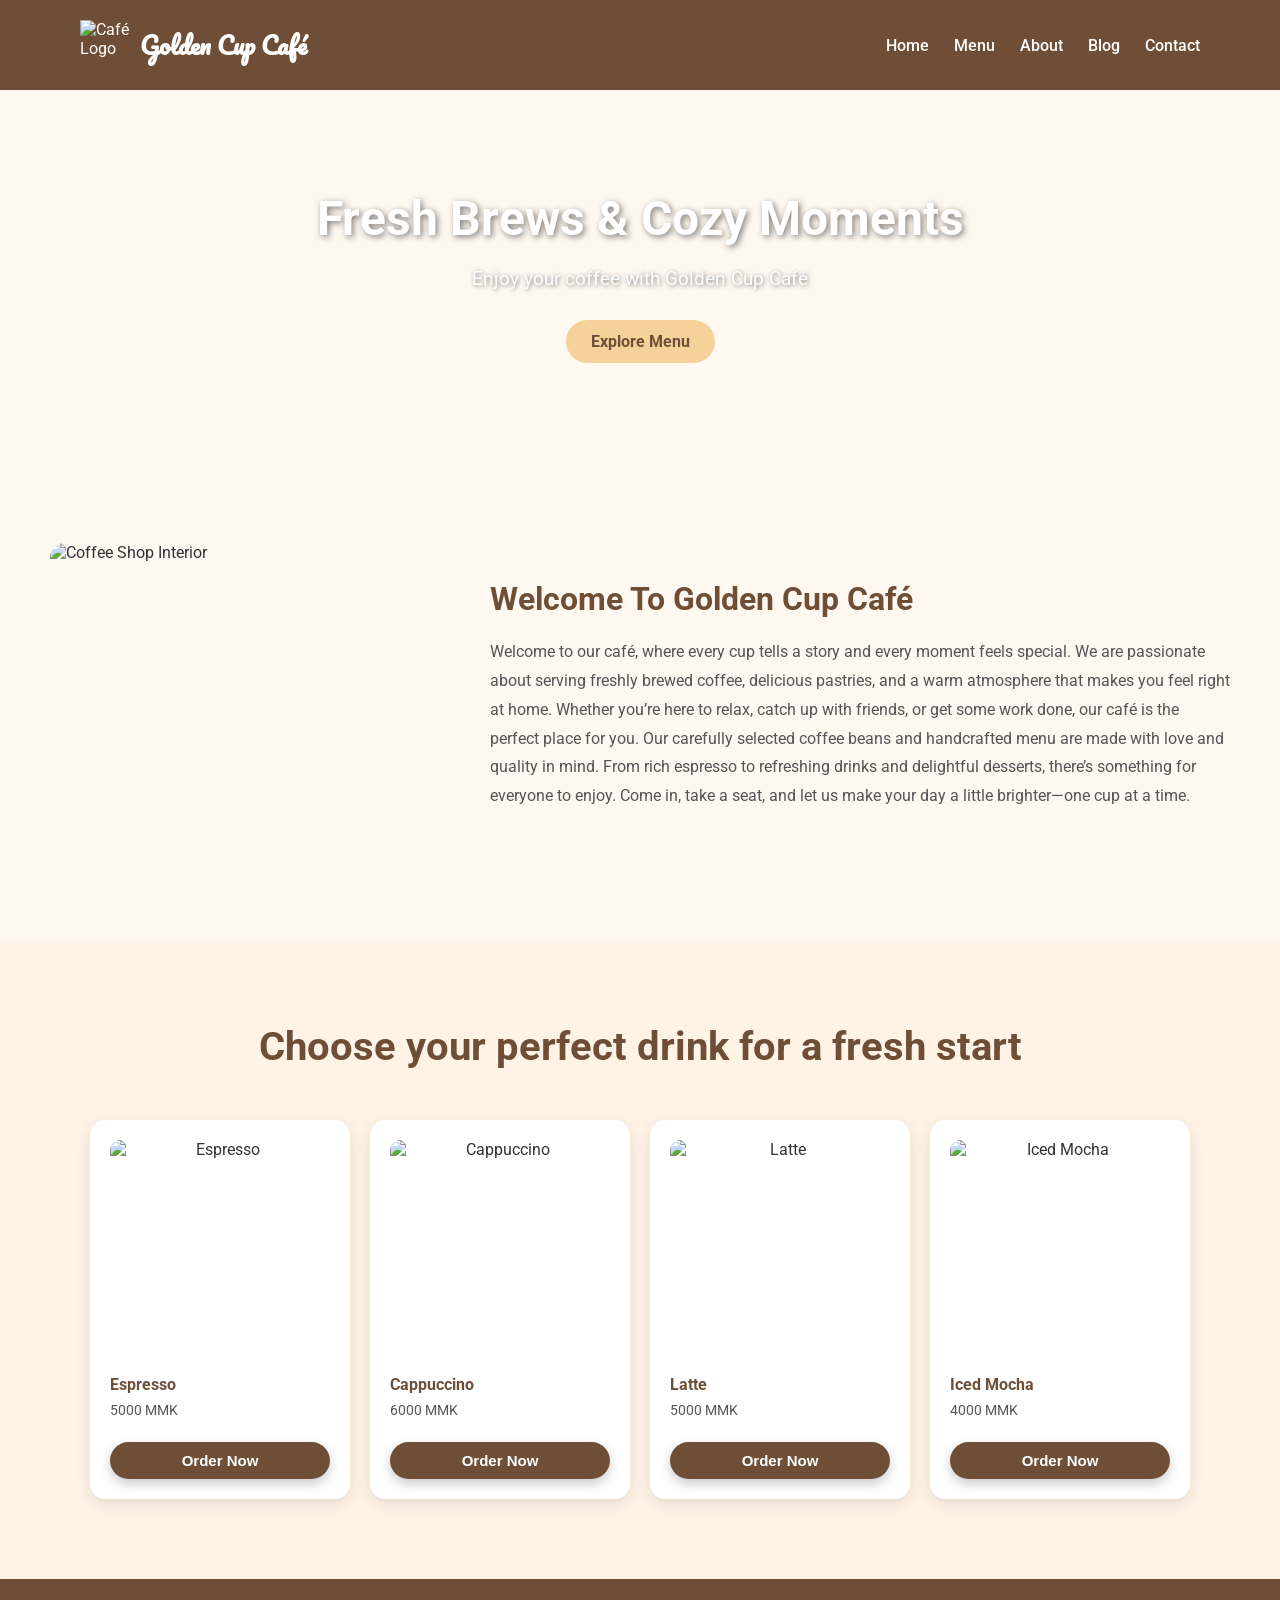
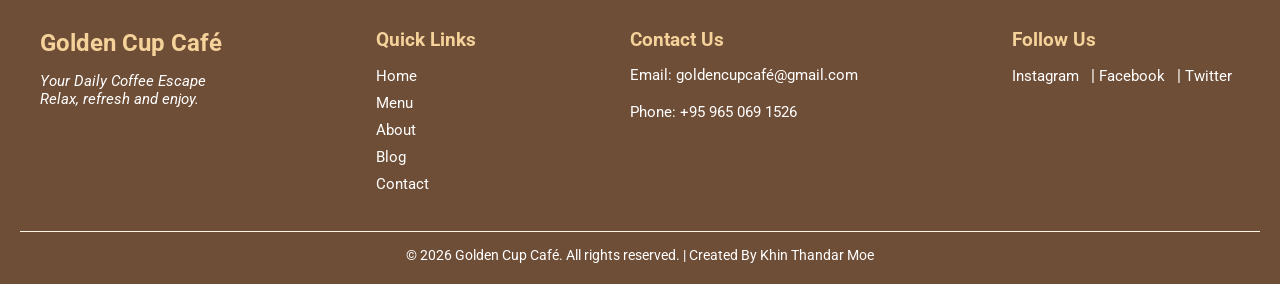
==== index.html @ 2a4a6fba "Add files via upload" ====
<!DOCTYPE html>
<html lang="en">
<head>
  <meta charset="UTF-8">
  <meta name="viewport">
  <meta name="description" content="Enjoy the best coffee, tea, and fresh desserts at Golden Cup Café in Dawei. A cozy place to relax with friends. Visit us today!">
  <title>Golden Cup Café</title>
  <link rel="icon" href="Images/COFFEE_SHOP_LOGO.png">
  <link href="https://fonts.googleapis.com/css2?family=Roboto:wght@400;700&family=Pacifico&display=swap" rel="stylesheet">
  <link rel="stylesheet" href="style.css">
</head>

<body>
  <!-- HEADER -->
  <header>
    <div class="logo">
      <img src="Images/COFFEE_SHOP_LOGO.png" alt="Café Logo" class="logoimg"><h1>Golden Cup Café</h1>
    </div>
    <nav>
      <ul>
        <li><a href="index.html">Home</a></li>
        <li><a href="menu.html">Menu</a></li>
        <li><a href="about.html">About</a></li>
        <li><a href="blog.html">Blog</a></li>
        <li><a href="contact.html">Contact</a></li>
      </ul>
    </nav>
  </header>

  <!-- HERO -->
  <section class="hero">
    <h2>Fresh Brews & Cozy Moments</h2>
    <p>Enjoy your coffee with Golden Cup Café</p>
    <a href="menu.html">Explore Menu</a>
  </section>

  <!-- ABOUT -->
  <section class="about">
    <img src="Images/Welcome Café.jpg" alt="Coffee Shop Interior">
    <div class="about-text">
      <h3>Welcome To Golden Cup Café</h3>
      <p>Welcome to our café, where every cup tells a story and every moment feels special. We are passionate about serving freshly brewed coffee, delicious pastries, and a warm atmosphere that makes you feel right at home. Whether you’re here to relax, catch up with friends, or get some work done, our café is the perfect place for you.

      Our carefully selected coffee beans and handcrafted menu are made with love and quality in mind. From rich espresso to refreshing drinks and delightful desserts, there’s something for everyone to enjoy.

      Come in, take a seat, and let us make your day a little brighter—one cup at a time.</p>
    </div>
  </section>

  <!-- MENU -->
  <section class="menu">
    <h3>Choose your perfect drink for a fresh start</h3>
    <div class="menu-items">
      <div class="menu-item">
        <img src="Images/Coffee/Espresso.jpg" alt="Espresso">
        <h4>Espresso</h4>
        <p>5000 MMK</p>
        <a href="orderform.html"><button class="order-btn">Order Now</button></a>
      </div>
      
      <div class="menu-item">
        <img src="Images/Coffee/Cappuccino.jpg" alt="Cappuccino">
        <h4>Cappuccino</h4>
        <p>6000 MMK</p>
        <a href="orderform.html"><button class="order-btn">Order Now</button></a>
      </div>

      <div class="menu-item">
        <img src="Images/Coffee/Latte.jpg" alt="Latte">
        <h4>Latte</h4>
        <p>5000 MMK</p>
        <a href="orderform.html"><button class="order-btn">Order Now</button></a>
      </div>

      <div class="menu-item">
        <img src="Images/Coffee/Iced Mocha.jpg" alt="Iced Mocha">
        <h4>Iced Mocha</h4>
        <p>4000 MMK</p>
        <a href="orderform.html"><button class="order-btn">Order Now</button></a>
      </div>
    </div>
  </section>

  <!-- FOOTER -->
    <footer>
  <div class="footer-container">
    <div class="footer-brand">
      <h2>Golden Cup Café</h2>
      <p> <i>Your Daily Coffee Escape<br>
           Relax, refresh and enjoy.</i></p>
    </div>

    <!-- Quick Links -->
    <div class="footer-links">
      <h3>Quick Links</h3>
      <ul>
        <li><a href="index.html">Home</a></li>
        <li><a href="menu.html">Menu</a></li>
        <li><a href="about.html">About</a></li>
        <li><a href="blog.html">Blog</a></li>
        <li><a href="contact.html">Contact</a></li>
      </ul>
    </div>

    <!-- Contact Info -->
    <div class="footer-contact">
      <h3>Contact Us</h3>
      <p>Email: <a href="mailto:goldencupcafé@gmail.com">goldencupcafé@gmail.com</a></p>
      <br>
      <p>Phone: <a href="tel:+959650691526">+95 965 069 1526</a></p>
    </div>

    <!-- Social Media -->
    <div class="footer-social">
      <h3>Follow Us</h3>
      <a href="https://www.instagram.com" target="_blank">Instagram</a> |
      <a href="https://www.facebook.com" target="_blank">Facebook</a> |
      <a href="https://www.twitter.com" target="_blank">Twitter</a>
    </div>
  </div>

  <div class="footer-bottom">
    <p>&copy; 2026 Golden Cup Café. All rights reserved. | Created By Khin Thandar Moe</p>
  </div>
  </footer>

</body>
</html>
---- style.css ----
* {
      margin: 0;
      padding: 0;
      box-sizing: border-box;
      font-family: 'Roboto', sans-serif;
    }

    body {
      background-color: #fff8f0;
      color: #333;
    }

    /* HEADER / NAVBAR */

    header {
      display: flex;
      justify-content: space-between;
      align-items: center;
      padding: 20px 80px;
      background-color: #6f4e37;
      color: #fff;
      position: sticky;
      top: 0;
      z-index: 1000;
    }

    header h1 {
      font-family: 'Pacifico', cursive;
      font-size: 2rem;
    }

    .logo{
      display: flex;          
      align-items: center;    
      gap: 10px;
    }

    .logoimg{
      width: 50px;            
      height: 50px;
      object-fit: cover; 
    }

    .logo h1{
      font-size: 24px;
      margin: 0;
    }

    a {
      text-decoration: none;
      color: inherit;
    }

    img {
      max-width: 100%;
      display: block;
    }

    nav ul {
      display: flex;
      list-style: none;
      gap: 25px;
    }

    nav ul li a {
      color: #fff;
      font-weight: 500;
      transition: color 0.3s;
    }

    nav ul li a:hover {
      color: #f4d29a;
    }

    /* HERO SECTION */

    .hero {
      display: flex;
      justify-content: center;
      align-items: center;
      flex-direction: column;
      text-align: center;
      padding: 100px 20px;
      background: url(Images/Barista\ Faz\ Café\ Em\ Uma\ Máquina\ De\ Café\,\ Café\,\ Máquina\,\ Expresso\ Imagem\ de\ plano\ de\ fundo\ para\ download\ gratuito.jpg) center/cover no-repeat;
      color: #fff;
    }

    .hero h2 {
      font-size: 3rem;
      margin-bottom: 20px;
      text-shadow: 2px 2px 6px rgba(0,0,0,0.5);
    }

    .hero p {
      font-size: 1.2rem;
      margin-bottom: 30px;
      text-shadow: 1px 1px 4px rgba(0,0,0,0.5);
    }

    .hero a {
      background-color: #f4d29a;
      color: #6f4e37;
      padding: 12px 25px;
      border-radius: 30px;
      font-weight: bold;
      transition: background 0.3s;
    }

    .hero a:hover {
      background-color: #e6c28a;
    }

    /* ABOUT SECTION */

    .about {
      display: flex;
      flex-wrap: wrap;
      align-items: center;
      padding: 80px 50px;
      gap: 40px;
    }

    .about img {
     max-width: 100%;     
     width: 400px;        
     height: 320px;
     object-fit: cover;
     border-radius: 15px;
    }

    .about-text {
      flex: 1 1 400px;
    }

    .about-text h3 {
      font-size: 2rem;
      margin-bottom: 20px;
      color: #6f4e37;
    }

    .about-text p {
      line-height: 1.8;
      font-size: 1rem;
      color: #555;
    }

    /* MENU SECTION */

    .menu {
      padding: 80px 50px;
      background-color: #fff3e6;
      text-align: center;
    }

    .menu h3 {
      font-size: 2.5rem;
      margin-bottom: 50px;
      color: #6f4e37;
    }

    .menu-items {
      display: flex;
      flex-wrap: wrap;
      gap: 20px;
      justify-content: center;
    }
    .menu-item {
      background-color: #fff;
      padding: 20px;
      border-radius: 15px;
      width: 260px;
      box-shadow: 0 5px 15px rgba(0,0,0,0.1);
      transition: transform 0.3s;
      display: flex;
      flex-direction: column;
      justify-content: space-between;
      
    }
    .menu-item:hover {
      transform: translateY(-5px);
    }
    .menu-item img {
      border-radius: 10px;
      margin-bottom: 15px;
      width: 100%;
      height: 220px;
      object-fit: cover;
    }
    .menu-item h4 {
      color: #6f4e37;
      margin-bottom: 8px;
      text-align: left;
    }
    .menu-item p {
      font-size: 0.9rem;
      color: #555;
      margin-bottom: 8px;
      text-align: left;
      
    }
    .menu-item span {
      font-weight: bold;
      color: #6f4e37;
    }

    .page-title {
      text-align: center;
      padding: 80px 20px 40px;
      color: #6f4e37;
    }
    .page-title h2 {
      font-size: 3rem;
    }

    .page-title p{
      margin-top: 10px;
      font-size: 1.2rem;
      color: #555;
    }

    /* MENU PAGE */

    .menu-section {
      padding: 50px 80px;
    }
    .menu-category {
      margin-bottom: 60px;
    }
    .menu-category h3 {
      font-size: 2rem;
      color: #6f4e37;
      margin-bottom: 25px;
      border-bottom: 2px solid #f4d29a;
      display: inline-block;
      padding-bottom: 5px;
    }

    
    .order-btn {
  background: #6f4e37; 
  border: none;
  border-radius: 20px; 
  padding: 10px 20px;
  font-size: 15px;
  font-weight: 600;
  font-family: 'Segoe UI', sans-serif;
  color: #fff;
  cursor: pointer;
  box-shadow: 0 5px 12px rgba(0,0,0,0.2); 
  transition: all 0.3s ease;
  margin-top: 15px;
  width: 100%;
  text-align: center;
}

.order-btn:hover {
  transform: translateY(-4px);
  box-shadow: 0 8px 20px rgba(0,0,0,0.3);
  background: #6f4e37; 
}

/* ABOUT PAGE */

    .about-section {
      display: flex;
      flex-wrap: wrap;
      align-items: center;
      padding: 80px 50px;
      gap: 40px;
    }

    .about-section img {
      flex: 1 1 400px;
      width: 650px;
      border-radius: 15px;
    }

    .about-text {
      flex: 1 1 400px;
    }

    .about-text h3 {
      font-size: 2rem;
      margin-bottom: 20px;
      color: #6f4e37;
    }

    .about-text p {
      line-height: 1.8;
      font-size: 1rem;
      color: #555;
      margin-bottom: 15px;
    }

    .purpose {
      padding: 80px 50px;
      background-color: #fff3e6;
      text-align: center;
    }

    .purpose h3 {
      font-size: 2rem;
      color: #6f4e37;
      margin-bottom: 20px;
    }

    .purpose p {
      font-size: 1rem;
      color: #555;
      max-width: 700px;
      margin: 0 auto;
      line-height: 1.8;
    }

    /* BLOG PAGE */

    .blog-section {
      padding: 50px 80px;
      display: flex;
      flex-wrap: wrap;
      gap: 30px;
      justify-content: center;
    }

    .blog-post {
      background-color: #fff;
      border-radius: 15px;
      width: 500px;
      box-shadow: 0 5px 15px rgba(0,0,0,0.1);
      overflow: hidden;
      transition: transform 0.3s;
    }

    .blog-post:hover {
      transform: translateY(-5px);
    }

    .blog-post img {
      width: 100%;
      height: 200px;
      object-fit: cover;
    }

    .blog-content {
      padding: 20px;
    }

    .blog-content h3 {
      font-size: 1.5rem;
      color: #6f4e37;
      margin-bottom: 10px;
    }

    .blog-content p {
      font-size: 0.95rem;
      color: #555;
      line-height: 1.6;
      margin-bottom: 15px;
    }

    .blog-content a {
      color: #6f4e37;
      font-weight: bold;
      transition: color 0.3s;
    }

    .blog-content a:hover {
      color: #f4d29a;
    }

/* CONTACT PAGE */

    .contact-section {
      display: flex;
      flex-wrap: wrap;
      justify-content: space-between;
      padding: 50px 80px;
      gap: 40px;
      justify-content: center;
    }

    .contact-form {
      flex: 1 1 300px;
      background-color: #fff;
      padding: 20px;
      border-radius: 15px;
      box-shadow: 0 5px 15px rgba(0,0,0,0.1);
      max-width: 600px;
    }

    .contact-form h3 {
      font-size: 2rem;
      color: #6f4e37;
      margin-bottom: 20px;
    }

    .contact-form form {
      display: flex;
      flex-direction: column;
    }

    .contact-form input,
    .contact-form textarea {
      padding: 12px 15px;
      margin-bottom: 20px;
      border: 1px solid #ddd;
      border-radius: 8px;
      font-size: 1rem;
      resize: none;
    }

    .contact-form button {
      background-color: #6f4e37;
      color: #fff;
      padding: 12px 20px;
      border: none;
      border-radius: 30px;
      font-size: 1rem;
      font-weight: bold;
      cursor: pointer;
      transition: background 0.3s;
    }

    .contact-form button:hover {
      background-color: #55372a;
    }

    .map {
      margin-top: 40px;
      text-align: center;
    }

    .map iframe {
      width: 100%;
      height: 400px;
      border: none;
      border-radius: 15px;
    }

    /* ORDER FORM PAGE */

.order-container {
  max-width: 420px;
  margin: 40px auto;
  background: #ffffff;
  padding: 25px 30px;
  border-radius: 20px;
  box-shadow: 0 10px 25px rgba(0,0,0,0.1);
}

.order-container h2 {
  text-align: center;
  margin-bottom: 20px;
  color: #5c3d2e;
  letter-spacing: 1px;
}

label {
  display: block;
  margin-top: 12px;
  font-weight: 500;
  color: #444;
}

 .order-btn1 {
    width: 100%;
    padding: 12px;
    background-color: #6f4e37;
    color: white;
    border: none;
    border-radius: 6px;
    cursor: pointer;
    font-size: 16px;
    font-weight: bold;
    margin-top: 20px;
}

.modal-overlay1 {
    position: fixed;
    top: 0; left: 0;
    width: 100%; height: 100%;
    background: rgba(0, 0, 0, 0.5);
    display: none; 
    justify-content: center;
    align-items: center;
}

.modal-overlay1:target {
    display: flex;
}

.modal-content1 {
    background: white;
    padding: 25px;
    border-radius: 8px;
    text-align: center;
    box-shadow: 0 5px 15px rgba(0,0,0,0.3);
    animation: fadeIn 0.3s;
}

.close-btn1 {
    display: inline-block;
    margin-top: 15px;
    padding: 8px 25px;
    background:  #6f4e37;
    color: white;
    text-decoration: none;
    border-radius: 5px;
}

@keyframes fadeIn {
    from { opacity: 0; transform: translateY(-20px); }
    to { opacity: 1; transform: translateY(0); }
}

input,
select,
textarea {
  width: 100%;
  padding: 10px 12px;
  margin-top: 6px;
  border: 1px solid #ddd;
  border-radius: 10px;
  outline: none;
  font-size: 14px;
  transition: 0.3s;
  box-sizing: border-box;
}

input:focus,
select:focus,
textarea:focus {
  border-color: #c89b7b;
  box-shadow: 0 0 5px rgba(200,155,123,0.4);
} 

button:hover {
  background: #5a3f2d;
  transform: translateY(-2px);
}

.payment {
  background: #fff7f2;
  border: 1px solid #e6cfc2;
}  

/* Responsive */
@media (max-width: 480px) {
  .order-container {
    margin: 20px;
    padding: 20px;
  }
}

  /* FOOTER */

    footer {
      background-color: #6f4e37;
      color: #fff;
      padding: 50px 20px 20px;
      font-family: 'Roboto', sans-serif;
    }
    .footer-container {
      display: flex;
      flex-wrap: wrap;
      justify-content: space-between;
      gap: 40px;
      max-width: 1200px;
      margin: auto;
    }
    .footer-container h2, .footer-container h3 {
      color: #f4d29a;
      margin-bottom: 15px;
    }
    .footer-container p, .footer-container a {
      color: #fff;
      font-size: 0.95rem;
    }
    .footer-links ul {
      list-style: none;
      padding: 0;
    }
    .footer-links ul li {
      margin-bottom: 8px;
    }
    .footer-links ul li a:hover {
      color: #f4d29a;
    }
    .footer-contact a:hover, .footer-social a:hover {
      color: #f4d29a;
    }
    .footer-social a {
      margin-right: 8px;
    }
    .footer-bottom {
      text-align: center;
      margin-top: 30px;
      font-size: 0.9rem;
      border-top: 1px solid #fff3e6;
      padding-top: 15px;
    }

    @media (max-width: 900px) {
      .footer-container {
        flex-direction: column;
        align-items: center;
        text-align: center;
      }
      .footer-social {
        margin-top: 15px;
      }
    }
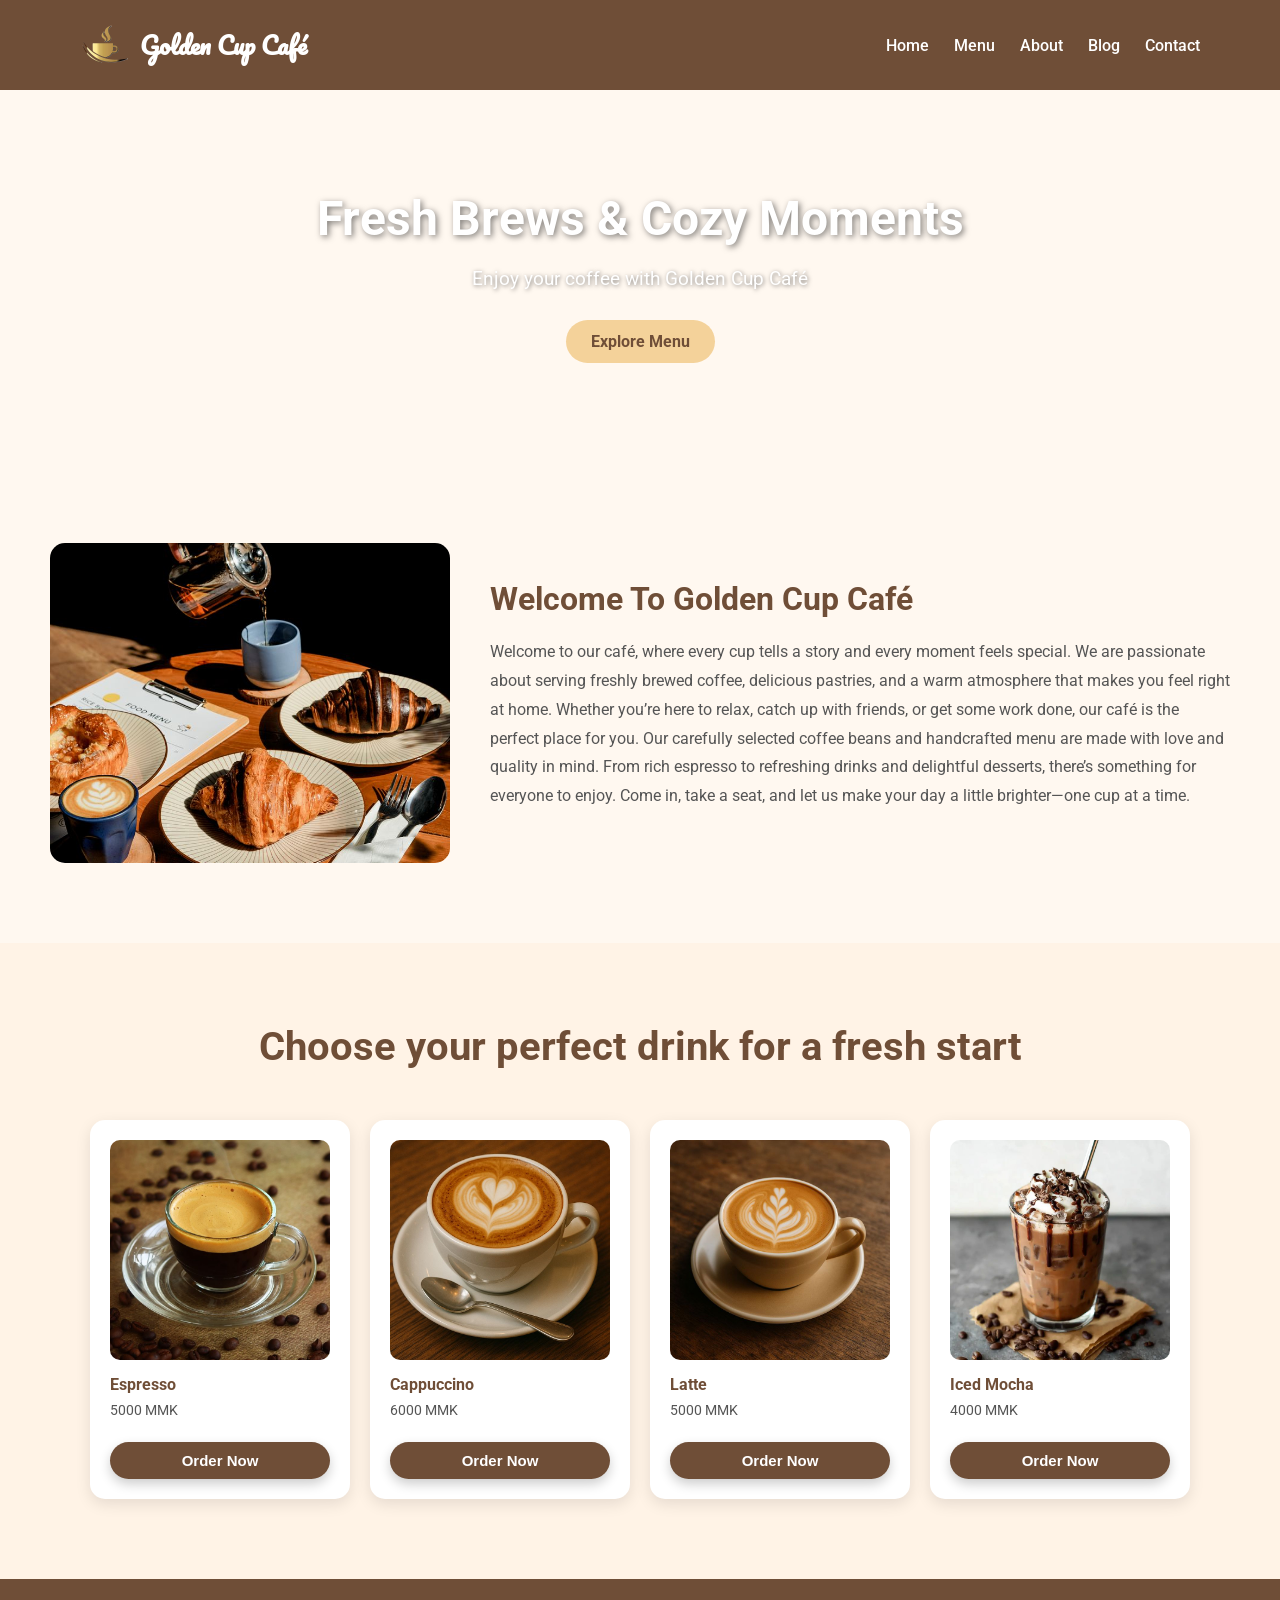
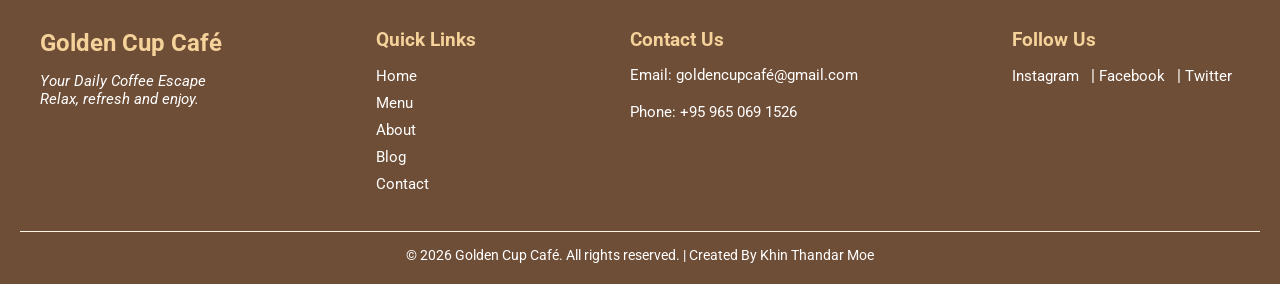
==== commit 77adda62: "Update index.html" ====
--- a/index.html
+++ b/index.html
@@ -5,7 +5,7 @@
   <meta name="viewport">
   <meta name="description" content="Enjoy the best coffee, tea, and fresh desserts at Golden Cup Café in Dawei. A cozy place to relax with friends. Visit us today!">
   <title>Golden Cup Café</title>
-  <link rel="icon" href="Images/COFFEE_SHOP_LOGO.png">
+  <link rel="icon" href="COFFEE_SHOP_LOGO.png">
   <link href="https://fonts.googleapis.com/css2?family=Roboto:wght@400;700&family=Pacifico&display=swap" rel="stylesheet">
   <link rel="stylesheet" href="style.css">
 </head>
@@ -14,7 +14,7 @@
   <!-- HEADER -->
   <header>
     <div class="logo">
-      <img src="Images/COFFEE_SHOP_LOGO.png" alt="Café Logo" class="logoimg"><h1>Golden Cup Café</h1>
+      <img src="COFFEE_SHOP_LOGO.png" alt="Café Logo" class="logoimg"><h1>Golden Cup Café</h1>
     </div>
     <nav>
       <ul>
@@ -36,7 +36,7 @@
 
   <!-- ABOUT -->
   <section class="about">
-    <img src="Images/Welcome Café.jpg" alt="Coffee Shop Interior">
+    <img src="Welcome Café.jpg" alt="Coffee Shop Interior">
     <div class="about-text">
       <h3>Welcome To Golden Cup Café</h3>
       <p>Welcome to our café, where every cup tells a story and every moment feels special. We are passionate about serving freshly brewed coffee, delicious pastries, and a warm atmosphere that makes you feel right at home. Whether you’re here to relax, catch up with friends, or get some work done, our café is the perfect place for you.
@@ -52,28 +52,28 @@
     <h3>Choose your perfect drink for a fresh start</h3>
     <div class="menu-items">
       <div class="menu-item">
-        <img src="Images/Coffee/Espresso.jpg" alt="Espresso">
+        <img src="Espresso.jpg" alt="Espresso">
         <h4>Espresso</h4>
         <p>5000 MMK</p>
         <a href="orderform.html"><button class="order-btn">Order Now</button></a>
       </div>
       
       <div class="menu-item">
-        <img src="Images/Coffee/Cappuccino.jpg" alt="Cappuccino">
+        <img src="Cappuccino.jpg" alt="Cappuccino">
         <h4>Cappuccino</h4>
         <p>6000 MMK</p>
         <a href="orderform.html"><button class="order-btn">Order Now</button></a>
       </div>
 
       <div class="menu-item">
-        <img src="Images/Coffee/Latte.jpg" alt="Latte">
+        <img src="Latte.jpg" alt="Latte">
         <h4>Latte</h4>
         <p>5000 MMK</p>
         <a href="orderform.html"><button class="order-btn">Order Now</button></a>
       </div>
 
       <div class="menu-item">
-        <img src="Images/Coffee/Iced Mocha.jpg" alt="Iced Mocha">
+        <img src="Iced Mocha.jpg" alt="Iced Mocha">
         <h4>Iced Mocha</h4>
         <p>4000 MMK</p>
         <a href="orderform.html"><button class="order-btn">Order Now</button></a>
@@ -125,4 +125,4 @@
   </footer>
 
 </body>
-</html>+</html>
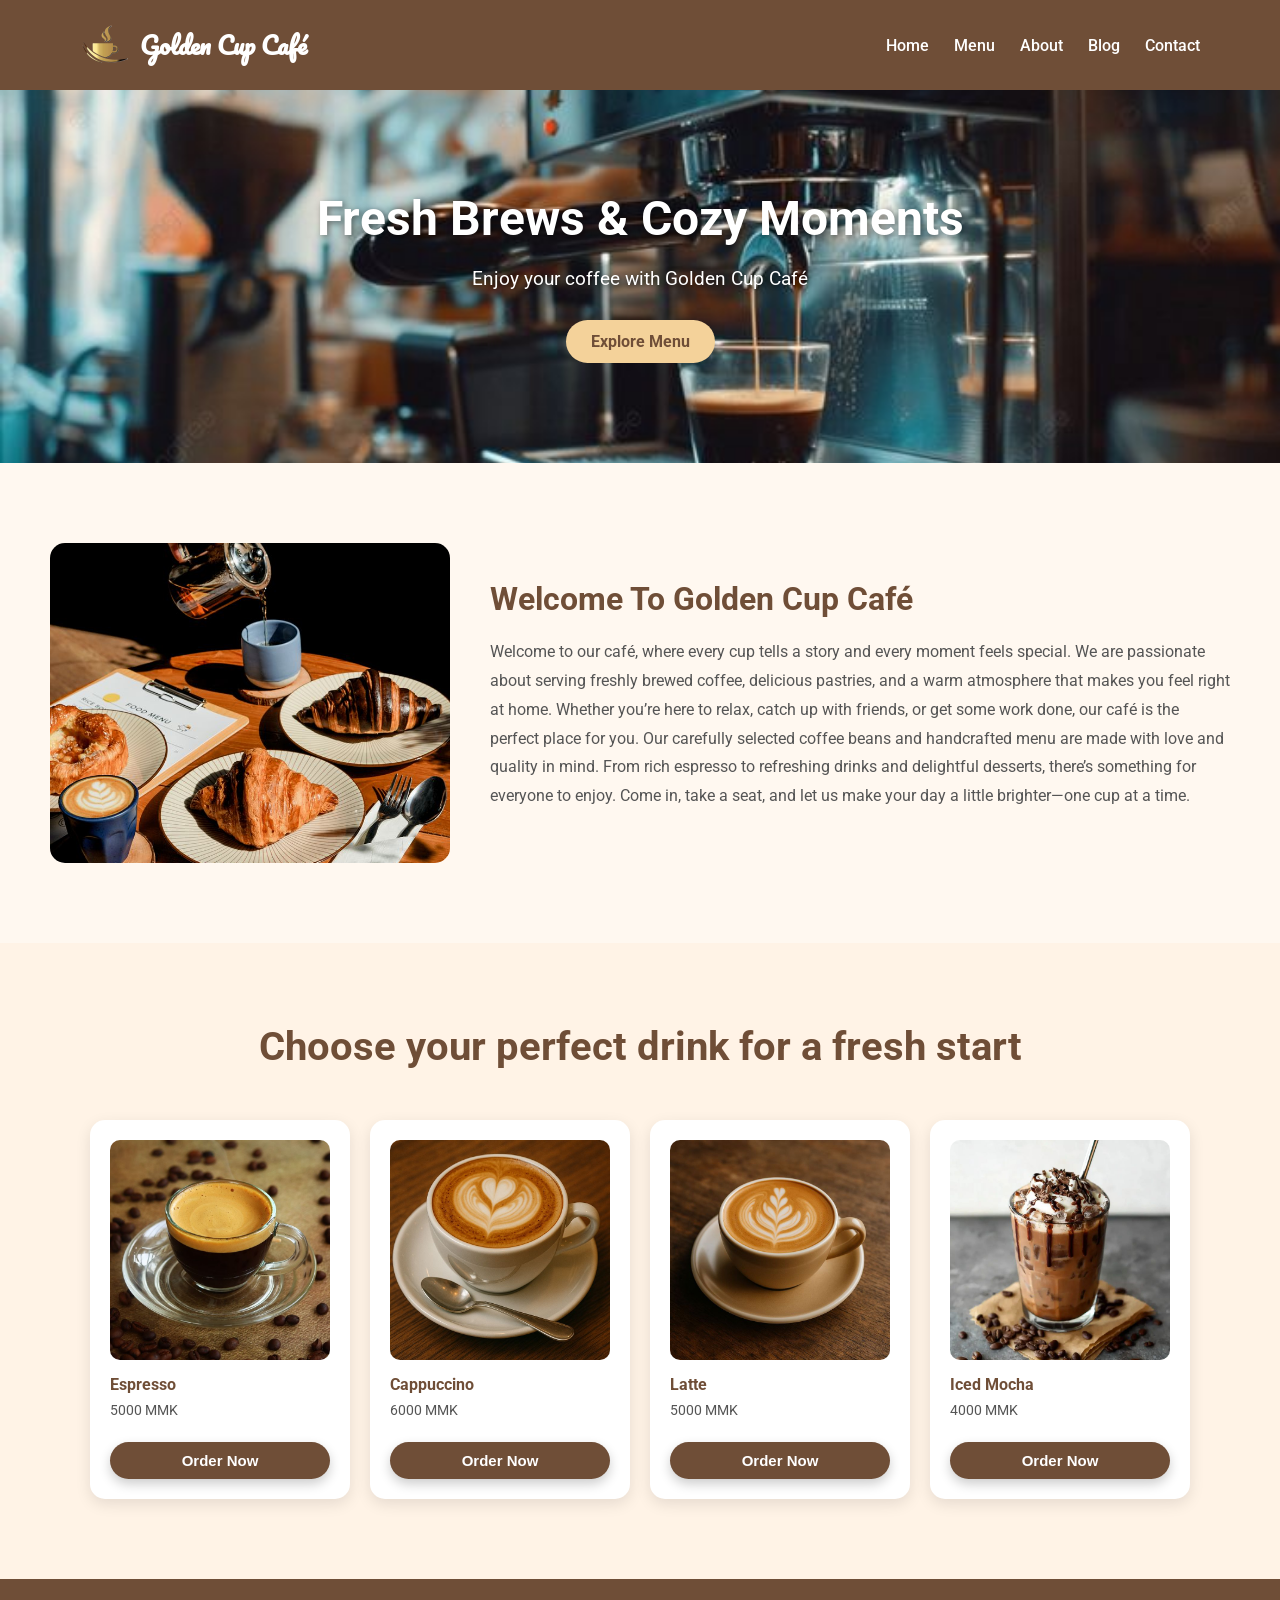
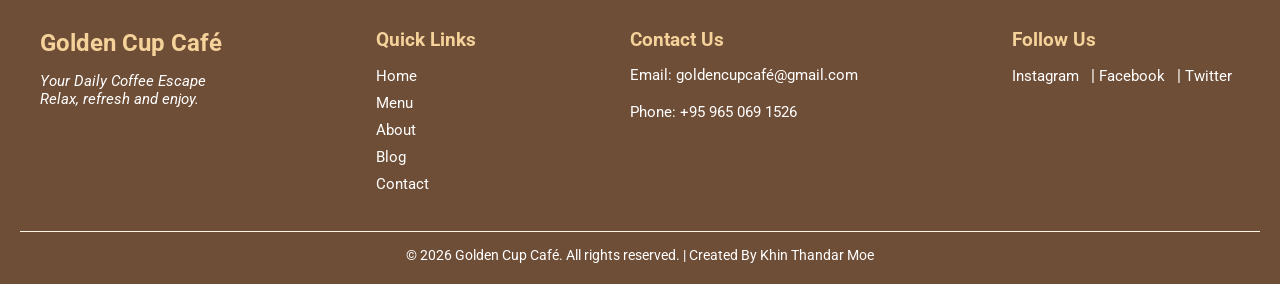
==== commit d52d3b32: "Update index.html" ====
--- a/index.html
+++ b/index.html
@@ -4,6 +4,7 @@
   <meta charset="UTF-8">
   <meta name="viewport">
   <meta name="description" content="Enjoy the best coffee, tea, and fresh desserts at Golden Cup Café in Dawei. A cozy place to relax with friends. Visit us today!">
+  <meta name="keywords" content="Golden Cup Café, café in Dawei, best coffee in Dawei, coffee shop Dawei, fresh desserts, Dawei breakfast, cozy place to relax, coffee and tea Dawei">
   <title>Golden Cup Café</title>
   <link rel="icon" href="COFFEE_SHOP_LOGO.png">
   <link href="https://fonts.googleapis.com/css2?family=Roboto:wght@400;700&family=Pacifico&display=swap" rel="stylesheet">
--- a/style.css
+++ b/style.css
@@ -81,7 +81,7 @@
       flex-direction: column;
       text-align: center;
       padding: 100px 20px;
-      background: url(Images/Barista\ Faz\ Café\ Em\ Uma\ Máquina\ De\ Café\,\ Café\,\ Máquina\,\ Expresso\ Imagem\ de\ plano\ de\ fundo\ para\ download\ gratuito.jpg) center/cover no-repeat;
+      background: url(Barista\ Faz\ Café\ Em\ Uma\ Máquina\ De\ Café\,\ Café\,\ Máquina\,\ Expresso\ Imagem\ de\ plano\ de\ fundo\ para\ download\ gratuito.jpg) center/cover no-repeat;
       color: #fff;
     }
 
